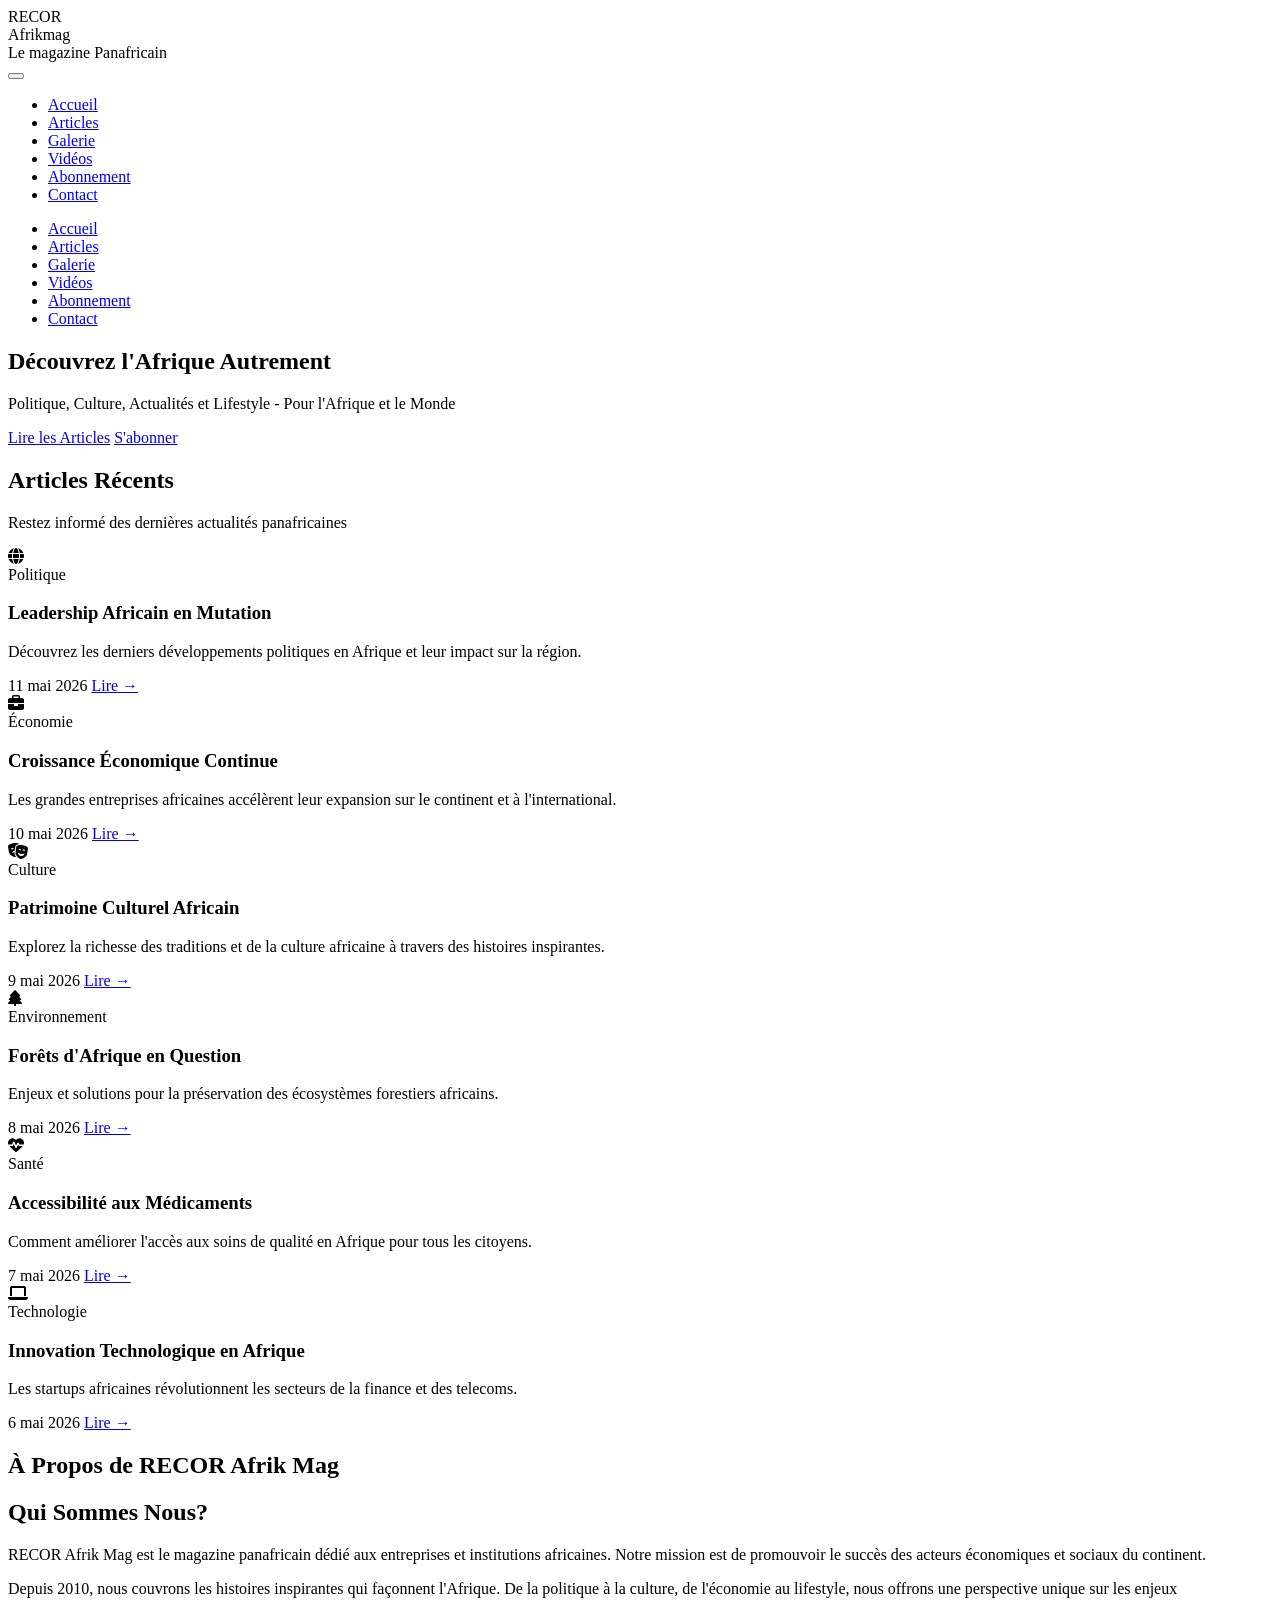
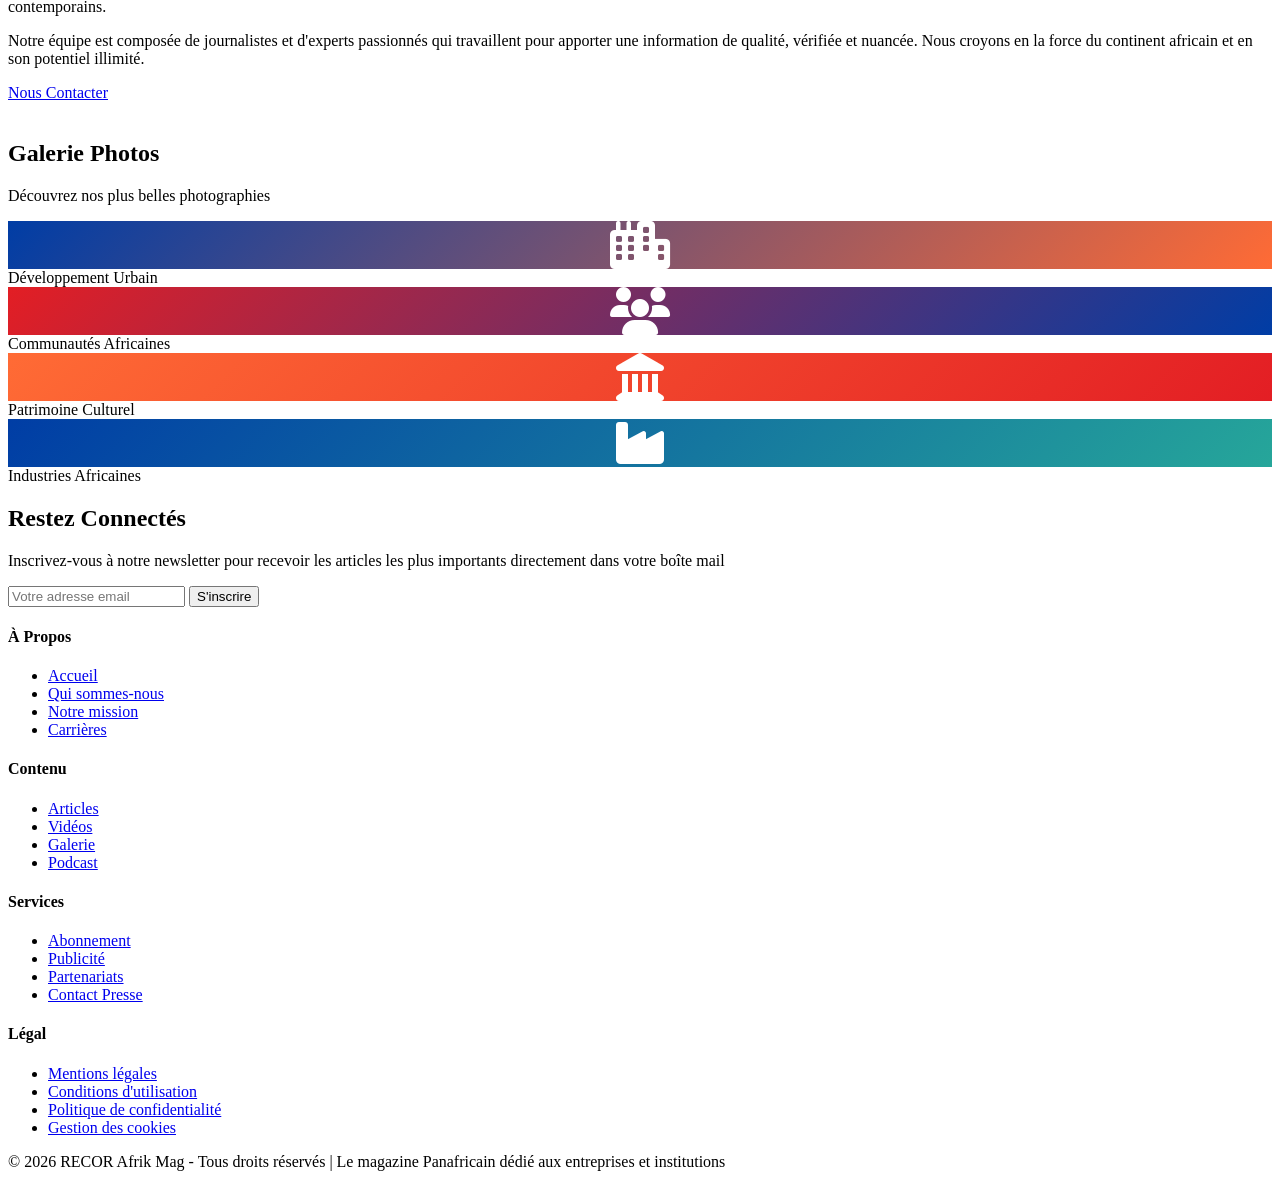
==== index.html @ 2805eddf "page accueil" ====
<!DOCTYPE html>
<html lang="fr">
<head>
    <meta charset="UTF-8">
    <meta name="viewport" content="width=device-width, initial-scale=1.0">
    <title>RECOR Afrik Mag - Magazine Panafricain</title>
    <link href="https://cdnjs.cloudflare.com/ajax/libs/font-awesome/6.4.0/css/all.min.css" rel="stylesheet">
    <link rel="stylesheet" href="style.css">
</head>
<body>
    <!-- Header Navigation -->
    <header>
        <nav>
            <div class="logo">
                <div class="logo-text">
                    <div class="logo-red">RECOR</div>
                    <div class="logo-blue">Afrik<span class="logo-mag">mag</span></div>
                    <div class="logo-subtitle">Le magazine Panafricain</div>
                </div>
            </div>
            <button class="menu-toggle" aria-label="Toggle menu">
                <span></span>
                <span></span>
                <span></span>
            </button>
            <ul>
                <li><a href="index.html">Accueil</a></li>
                <li><a href="articles.html">Articles</a></li>
                <li><a href="galerie.html">Galerie</a></li>
                <li><a href="videos.html">Vidéos</a></li>
                <li><a href="abonnement.html">Abonnement</a></li>
                <li><a href="contact.html">Contact</a></li>
            </ul>
        </nav>

        <!-- Overlay pour mobile -->
        <div class="menu-overlay"></div>

        <!-- Sidebar Menu pour mobile -->
        <div class="sidebar-menu">
            <ul>
                <li><a href="index.html">Accueil</a></li>
                <li><a href="articles.html">Articles</a></li>
                <li><a href="galerie.html">Galerie</a></li>
                <li><a href="videos.html">Vidéos</a></li>
                <li><a href="abonnement.html">Abonnement</a></li>
                <li><a href="contact.html">Contact</a></li>
            </ul>
        </div>
    </header>

    <!-- Hero Section -->
    <section class="hero">
        <div class="hero-content">
            <h1>Découvrez l'Afrique Autrement</h1>
            <p>Politique, Culture, Actualités et Lifestyle - Pour l'Afrique et le Monde</p>
            <div class="hero-buttons">
                <a href="articles.html" class="btn btn-primary">Lire les Articles</a>
                <a href="abonnement.html" class="btn btn-secondary">S'abonner</a>
            </div>
        </div>
    </section>

    <!-- Articles Section -->
    <section class="articles-section" id="articles">
        <h2 class="section-title">Articles Récents</h2>
        <p class="section-subtitle">Restez informé des dernières actualités panafricaines</p>
        <div class="articles-grid">
            <div class="article-card">
                <div class="article-image"><i class="fas fa-globe"></i></div>
                <div class="article-content">
                    <div class="article-category">Politique</div>
                    <h3 class="article-title">Leadership Africain en Mutation</h3>
                    <p class="article-desc">Découvrez les derniers développements politiques en Afrique et leur impact sur la région.</p>
                    <div class="article-meta">
                        <span>11 mai 2026</span>
                        <span><a href="articles.html" class="read-more">Lire →</a></span>
                    </div>
                </div>
            </div>

            <div class="article-card">
                <div class="article-image"><i class="fas fa-briefcase"></i></div>
                <div class="article-content">
                    <div class="article-category">Économie</div>
                    <h3 class="article-title">Croissance Économique Continue</h3>
                    <p class="article-desc">Les grandes entreprises africaines accélèrent leur expansion sur le continent et à l'international.</p>
                    <div class="article-meta">
                        <span>10 mai 2026</span>
                        <span><a href="articles.html" class="read-more">Lire →</a></span>
                    </div>
                </div>
            </div>

            <div class="article-card">
                <div class="article-image"><i class="fas fa-theater-masks"></i></div>
                <div class="article-content">
                    <div class="article-category">Culture</div>
                    <h3 class="article-title">Patrimoine Culturel Africain</h3>
                    <p class="article-desc">Explorez la richesse des traditions et de la culture africaine à travers des histoires inspirantes.</p>
                    <div class="article-meta">
                        <span>9 mai 2026</span>
                        <span><a href="articles.html" class="read-more">Lire →</a></span>
                    </div>
                </div>
            </div>

            <div class="article-card">
                <div class="article-image"><i class="fas fa-tree"></i></div>
                <div class="article-content">
                    <div class="article-category">Environnement</div>
                    <h3 class="article-title">Forêts d'Afrique en Question</h3>
                    <p class="article-desc">Enjeux et solutions pour la préservation des écosystèmes forestiers africains.</p>
                    <div class="article-meta">
                        <span>8 mai 2026</span>
                        <span><a href="articles.html" class="read-more">Lire →</a></span>
                    </div>
                </div>
            </div>

            <div class="article-card">
                <div class="article-image"><i class="fas fa-heartbeat"></i></div>
                <div class="article-content">
                    <div class="article-category">Santé</div>
                    <h3 class="article-title">Accessibilité aux Médicaments</h3>
                    <p class="article-desc">Comment améliorer l'accès aux soins de qualité en Afrique pour tous les citoyens.</p>
                    <div class="article-meta">
                        <span>7 mai 2026</span>
                        <span><a href="articles.html" class="read-more">Lire →</a></span>
                    </div>
                </div>
            </div>

            <div class="article-card">
                <div class="article-image"><i class="fas fa-laptop"></i></div>
                <div class="article-content">
                    <div class="article-category">Technologie</div>
                    <h3 class="article-title">Innovation Technologique en Afrique</h3>
                    <p class="article-desc">Les startups africaines révolutionnent les secteurs de la finance et des telecoms.</p>
                    <div class="article-meta">
                        <span>6 mai 2026</span>
                        <span><a href="articles.html" class="read-more">Lire →</a></span>
                    </div>
                </div>
            </div>
        </div>
    </section>

    <!-- À Propos -->
    <section class="about-section">
        <h2 class="section-title">À Propos de RECOR Afrik Mag</h2>
        <div class="about-content">
            <div class="about-text">
                <h2>Qui Sommes Nous?</h2>
                <p>RECOR Afrik Mag est le magazine panafricain dédié aux entreprises et institutions africaines. Notre mission est de promouvoir le succès des acteurs économiques et sociaux du continent.</p>
                <p>Depuis 2010, nous couvrons les histoires inspirantes qui façonnent l'Afrique. De la politique à la culture, de l'économie au lifestyle, nous offrons une perspective unique sur les enjeux contemporains.</p>
                <p>Notre équipe est composée de journalistes et d'experts passionnés qui travaillent pour apporter une information de qualité, vérifiée et nuancée. Nous croyons en la force du continent africain et en son potentiel illimité.</p>
                <a href="contact.html" class="btn btn-primary" style="margin-top: 1rem;">Nous Contacter</a>
            </div>
            <div class="about-image"><i class="fas fa-magazine"></i></div>
        </div>
    </section>

    <!-- Galerie Photos -->
    <section class="gallery-section" id="galerie">
        <h2 class="section-title">Galerie Photos</h2>
        <p class="section-subtitle">Découvrez nos plus belles photographies</p>
        <div class="gallery-grid">
            <div class="gallery-item">
                <div style="background: linear-gradient(135deg, #003DA5, #FF6B35); width: 100%; height: 100%; display: flex; align-items: center; justify-content: center; color: white; font-size: 3rem;"><i class="fas fa-city"></i></div>
                <div class="gallery-overlay">
                    <div class="gallery-overlay-text">Développement Urbain</div>
                </div>
            </div>

            <div class="gallery-item">
                <div style="background: linear-gradient(135deg, #E31E24, #003DA5); width: 100%; height: 100%; display: flex; align-items: center; justify-content: center; color: white; font-size: 3rem;"><i class="fas fa-users"></i></div>
                <div class="gallery-overlay">
                    <div class="gallery-overlay-text">Communautés Africaines</div>
                </div>
            </div>

            <div class="gallery-item">
                <div style="background: linear-gradient(135deg, #FF6B35, #E31E24); width: 100%; height: 100%; display: flex; align-items: center; justify-content: center; color: white; font-size: 3rem;"><i class="fas fa-landmark"></i></div>
                <div class="gallery-overlay">
                    <div class="gallery-overlay-text">Patrimoine Culturel</div>
                </div>
            </div>

            <div class="gallery-item">
                <div style="background: linear-gradient(135deg, #003DA5, #26A69A); width: 100%; height: 100%; display: flex; align-items: center; justify-content: center; color: white; font-size: 3rem;"><i class="fas fa-industry"></i></div>
                <div class="gallery-overlay">
                    <div class="gallery-overlay-text">Industries Africaines</div>
                </div>
            </div>

           
        </div>
    </section>

    <!-- Newsletter -->
    <section class="newsletter-section">
        <div class="newsletter-content">
            <h2>Restez Connectés</h2>
            <p>Inscrivez-vous à notre newsletter pour recevoir les articles les plus importants directement dans votre boîte mail</p>
            <form class="newsletter-form" onsubmit="event.preventDefault(); alert('Merci pour votre inscription!');">
                <input type="email" placeholder="Votre adresse email" required>
                <button type="submit" class="btn btn-secondary">S'inscrire</button>
            </form>
        </div>
    </section>

    <!-- Footer -->
    <footer>
        <div class="footer-content">
            <div class="footer-section">
                <h4>À Propos</h4>
                <ul>
                    <li><a href="index.html">Accueil</a></li>
                    <li><a href="#">Qui sommes-nous</a></li>
                    <li><a href="#">Notre mission</a></li>
                    <li><a href="#">Carrières</a></li>
                </ul>
            </div>

            <div class="footer-section">
                <h4>Contenu</h4>
                <ul>
                    <li><a href="articles.html">Articles</a></li>
                    <li><a href="videos.html">Vidéos</a></li>
                    <li><a href="galerie.html">Galerie</a></li>
                    <li><a href="#">Podcast</a></li>
                </ul>
            </div>

            <div class="footer-section">
                <h4>Services</h4>
                <ul>
                    <li><a href="abonnement.html">Abonnement</a></li>
                    <li><a href="#">Publicité</a></li>
                    <li><a href="#">Partenariats</a></li>
                    <li><a href="#">Contact Presse</a></li>
                </ul>
            </div>

            <div class="footer-section">
                <h4>Légal</h4>
                <ul>
                    <li><a href="#">Mentions légales</a></li>
                    <li><a href="#">Conditions d'utilisation</a></li>
                    <li><a href="#">Politique de confidentialité</a></li>
                    <li><a href="#">Gestion des cookies</a></li>
                </ul>
            </div>
        </div>

        <div class="footer-bottom">
            <p>&copy; 2026 RECOR Afrik Mag - Tous droits réservés | Le magazine Panafricain dédié aux entreprises et institutions</p>
        </div>
    </footer>
    <script src="script.js"></script>
</body>
</html>
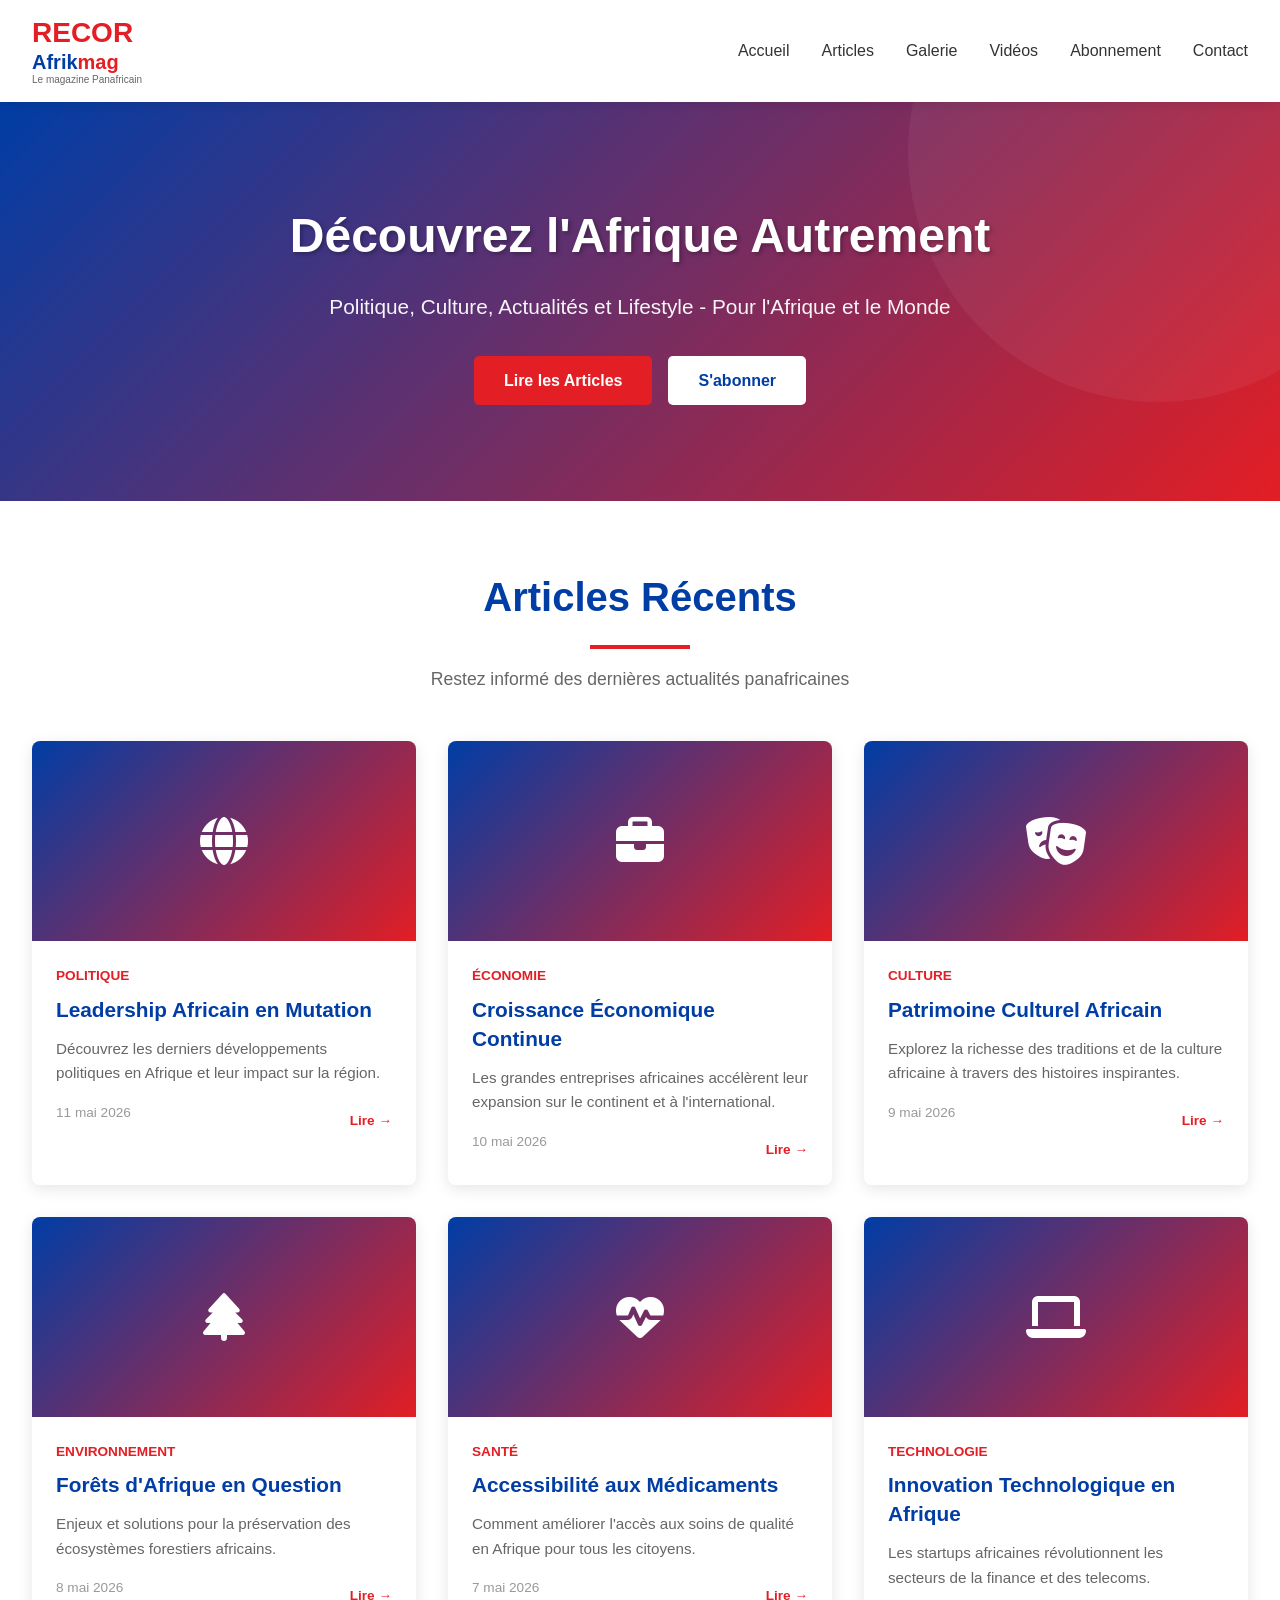
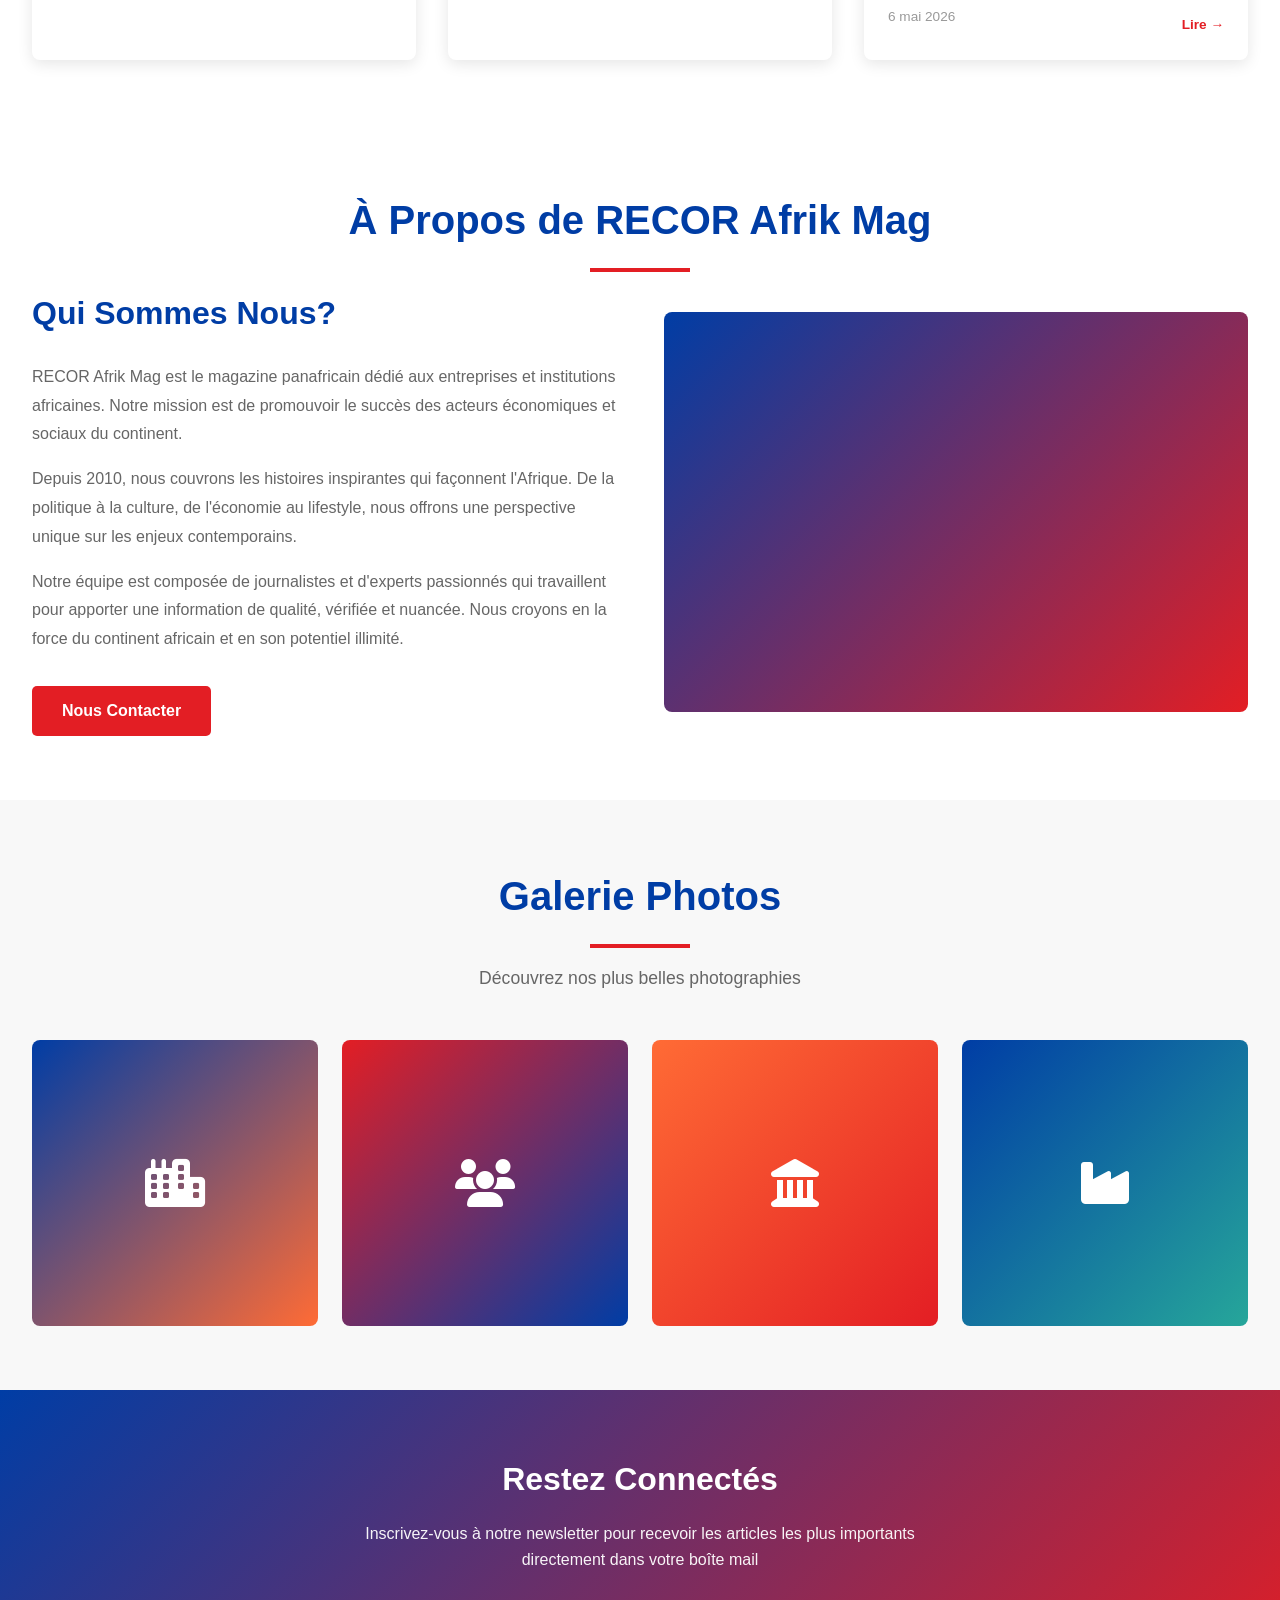
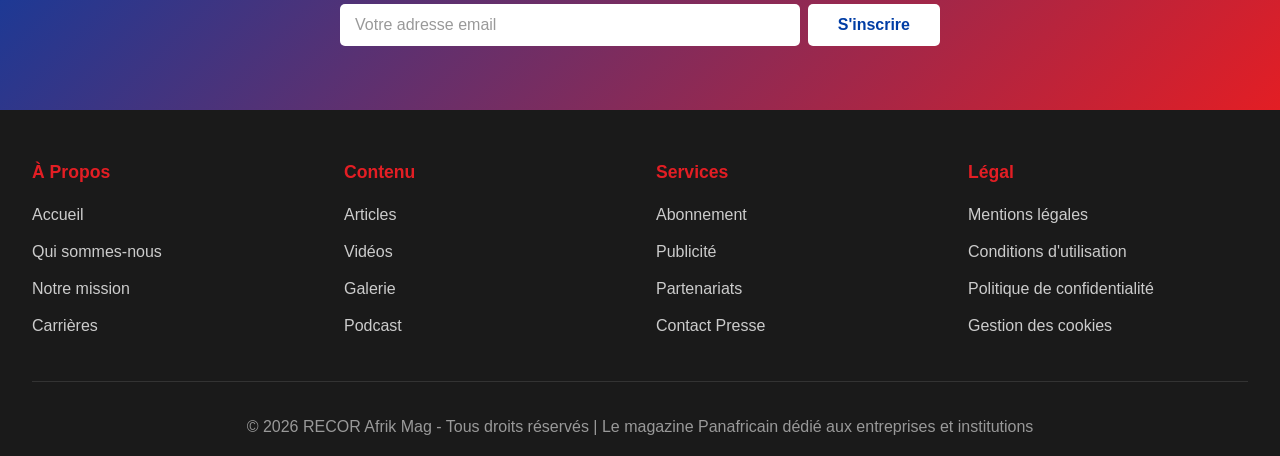
==== commit 7a1b942d: "page accueil modifié" ====
--- a/index.html
+++ b/index.html
@@ -1,5 +1,6 @@
 <!DOCTYPE html>
 <html lang="fr">
+
 <head>
     <meta charset="UTF-8">
     <meta name="viewport" content="width=device-width, initial-scale=1.0">
@@ -7,6 +8,7 @@
     <link href="https://cdnjs.cloudflare.com/ajax/libs/font-awesome/6.4.0/css/all.min.css" rel="stylesheet">
     <link rel="stylesheet" href="style.css">
 </head>
+
 <body>
     <!-- Header Navigation -->
     <header>
@@ -16,9 +18,11 @@
                     <div class="logo-red">RECOR</div>
                     <div class="logo-blue">Afrik<span class="logo-mag">mag</span></div>
                     <div class="logo-subtitle">Le magazine Panafricain</div>
+                        
                 </div>
             </div>
             <button class="menu-toggle" aria-label="Toggle menu">
+                <i class="fas fa-bars"></i>
                 <span></span>
                 <span></span>
                 <span></span>
@@ -37,6 +41,9 @@
         <div class="menu-overlay"></div>
 
         <!-- Sidebar Menu pour mobile -->
+
+        
+        </button>
         <div class="sidebar-menu">
             <ul>
                 <li><a href="index.html">Accueil</a></li>
@@ -71,7 +78,8 @@
                 <div class="article-content">
                     <div class="article-category">Politique</div>
                     <h3 class="article-title">Leadership Africain en Mutation</h3>
-                    <p class="article-desc">Découvrez les derniers développements politiques en Afrique et leur impact sur la région.</p>
+                    <p class="article-desc">Découvrez les derniers développements politiques en Afrique et leur impact
+                        sur la région.</p>
                     <div class="article-meta">
                         <span>11 mai 2026</span>
                         <span><a href="articles.html" class="read-more">Lire →</a></span>
@@ -84,7 +92,8 @@
                 <div class="article-content">
                     <div class="article-category">Économie</div>
                     <h3 class="article-title">Croissance Économique Continue</h3>
-                    <p class="article-desc">Les grandes entreprises africaines accélèrent leur expansion sur le continent et à l'international.</p>
+                    <p class="article-desc">Les grandes entreprises africaines accélèrent leur expansion sur le
+                        continent et à l'international.</p>
                     <div class="article-meta">
                         <span>10 mai 2026</span>
                         <span><a href="articles.html" class="read-more">Lire →</a></span>
@@ -97,7 +106,8 @@
                 <div class="article-content">
                     <div class="article-category">Culture</div>
                     <h3 class="article-title">Patrimoine Culturel Africain</h3>
-                    <p class="article-desc">Explorez la richesse des traditions et de la culture africaine à travers des histoires inspirantes.</p>
+                    <p class="article-desc">Explorez la richesse des traditions et de la culture africaine à travers des
+                        histoires inspirantes.</p>
                     <div class="article-meta">
                         <span>9 mai 2026</span>
                         <span><a href="articles.html" class="read-more">Lire →</a></span>
@@ -110,7 +120,8 @@
                 <div class="article-content">
                     <div class="article-category">Environnement</div>
                     <h3 class="article-title">Forêts d'Afrique en Question</h3>
-                    <p class="article-desc">Enjeux et solutions pour la préservation des écosystèmes forestiers africains.</p>
+                    <p class="article-desc">Enjeux et solutions pour la préservation des écosystèmes forestiers
+                        africains.</p>
                     <div class="article-meta">
                         <span>8 mai 2026</span>
                         <span><a href="articles.html" class="read-more">Lire →</a></span>
@@ -123,7 +134,8 @@
                 <div class="article-content">
                     <div class="article-category">Santé</div>
                     <h3 class="article-title">Accessibilité aux Médicaments</h3>
-                    <p class="article-desc">Comment améliorer l'accès aux soins de qualité en Afrique pour tous les citoyens.</p>
+                    <p class="article-desc">Comment améliorer l'accès aux soins de qualité en Afrique pour tous les
+                        citoyens.</p>
                     <div class="article-meta">
                         <span>7 mai 2026</span>
                         <span><a href="articles.html" class="read-more">Lire →</a></span>
@@ -136,7 +148,8 @@
                 <div class="article-content">
                     <div class="article-category">Technologie</div>
                     <h3 class="article-title">Innovation Technologique en Afrique</h3>
-                    <p class="article-desc">Les startups africaines révolutionnent les secteurs de la finance et des telecoms.</p>
+                    <p class="article-desc">Les startups africaines révolutionnent les secteurs de la finance et des
+                        telecoms.</p>
                     <div class="article-meta">
                         <span>6 mai 2026</span>
                         <span><a href="articles.html" class="read-more">Lire →</a></span>
@@ -152,9 +165,14 @@
         <div class="about-content">
             <div class="about-text">
                 <h2>Qui Sommes Nous?</h2>
-                <p>RECOR Afrik Mag est le magazine panafricain dédié aux entreprises et institutions africaines. Notre mission est de promouvoir le succès des acteurs économiques et sociaux du continent.</p>
-                <p>Depuis 2010, nous couvrons les histoires inspirantes qui façonnent l'Afrique. De la politique à la culture, de l'économie au lifestyle, nous offrons une perspective unique sur les enjeux contemporains.</p>
-                <p>Notre équipe est composée de journalistes et d'experts passionnés qui travaillent pour apporter une information de qualité, vérifiée et nuancée. Nous croyons en la force du continent africain et en son potentiel illimité.</p>
+                <p>RECOR Afrik Mag est le magazine panafricain dédié aux entreprises et institutions africaines. Notre
+                    mission est de promouvoir le succès des acteurs économiques et sociaux du continent.</p>
+                <p>Depuis 2010, nous couvrons les histoires inspirantes qui façonnent l'Afrique. De la politique à la
+                    culture, de l'économie au lifestyle, nous offrons une perspective unique sur les enjeux
+                    contemporains.</p>
+                <p>Notre équipe est composée de journalistes et d'experts passionnés qui travaillent pour apporter une
+                    information de qualité, vérifiée et nuancée. Nous croyons en la force du continent africain et en
+                    son potentiel illimité.</p>
                 <a href="contact.html" class="btn btn-primary" style="margin-top: 1rem;">Nous Contacter</a>
             </div>
             <div class="about-image"><i class="fas fa-magazine"></i></div>
@@ -167,34 +185,42 @@
         <p class="section-subtitle">Découvrez nos plus belles photographies</p>
         <div class="gallery-grid">
             <div class="gallery-item">
-                <div style="background: linear-gradient(135deg, #003DA5, #FF6B35); width: 100%; height: 100%; display: flex; align-items: center; justify-content: center; color: white; font-size: 3rem;"><i class="fas fa-city"></i></div>
+                <div
+                    style="background: linear-gradient(135deg, #003DA5, #FF6B35); width: 100%; height: 100%; display: flex; align-items: center; justify-content: center; color: white; font-size: 3rem;">
+                    <i class="fas fa-city"></i></div>
                 <div class="gallery-overlay">
                     <div class="gallery-overlay-text">Développement Urbain</div>
                 </div>
             </div>
 
             <div class="gallery-item">
-                <div style="background: linear-gradient(135deg, #E31E24, #003DA5); width: 100%; height: 100%; display: flex; align-items: center; justify-content: center; color: white; font-size: 3rem;"><i class="fas fa-users"></i></div>
+                <div
+                    style="background: linear-gradient(135deg, #E31E24, #003DA5); width: 100%; height: 100%; display: flex; align-items: center; justify-content: center; color: white; font-size: 3rem;">
+                    <i class="fas fa-users"></i></div>
                 <div class="gallery-overlay">
                     <div class="gallery-overlay-text">Communautés Africaines</div>
                 </div>
             </div>
 
             <div class="gallery-item">
-                <div style="background: linear-gradient(135deg, #FF6B35, #E31E24); width: 100%; height: 100%; display: flex; align-items: center; justify-content: center; color: white; font-size: 3rem;"><i class="fas fa-landmark"></i></div>
+                <div
+                    style="background: linear-gradient(135deg, #FF6B35, #E31E24); width: 100%; height: 100%; display: flex; align-items: center; justify-content: center; color: white; font-size: 3rem;">
+                    <i class="fas fa-landmark"></i></div>
                 <div class="gallery-overlay">
                     <div class="gallery-overlay-text">Patrimoine Culturel</div>
                 </div>
             </div>
 
             <div class="gallery-item">
-                <div style="background: linear-gradient(135deg, #003DA5, #26A69A); width: 100%; height: 100%; display: flex; align-items: center; justify-content: center; color: white; font-size: 3rem;"><i class="fas fa-industry"></i></div>
+                <div
+                    style="background: linear-gradient(135deg, #003DA5, #26A69A); width: 100%; height: 100%; display: flex; align-items: center; justify-content: center; color: white; font-size: 3rem;">
+                    <i class="fas fa-industry"></i></div>
                 <div class="gallery-overlay">
                     <div class="gallery-overlay-text">Industries Africaines</div>
                 </div>
             </div>
 
-           
+
         </div>
     </section>
 
@@ -202,7 +228,8 @@
     <section class="newsletter-section">
         <div class="newsletter-content">
             <h2>Restez Connectés</h2>
-            <p>Inscrivez-vous à notre newsletter pour recevoir les articles les plus importants directement dans votre boîte mail</p>
+            <p>Inscrivez-vous à notre newsletter pour recevoir les articles les plus importants directement dans votre
+                boîte mail</p>
             <form class="newsletter-form" onsubmit="event.preventDefault(); alert('Merci pour votre inscription!');">
                 <input type="email" placeholder="Votre adresse email" required>
                 <button type="submit" class="btn btn-secondary">S'inscrire</button>
@@ -255,9 +282,11 @@
         </div>
 
         <div class="footer-bottom">
-            <p>&copy; 2026 RECOR Afrik Mag - Tous droits réservés | Le magazine Panafricain dédié aux entreprises et institutions</p>
+            <p>&copy; 2026 RECOR Afrik Mag - Tous droits réservés | Le magazine Panafricain dédié aux entreprises et
+                institutions</p>
         </div>
     </footer>
     <script src="script.js"></script>
 </body>
+
 </html>
--- a/style.css
+++ b/style.css
@@ -0,0 +1,1238 @@
+/* ====================================
+   STYLES GLOBAUX - RECOR Afrik Mag
+   ==================================== */
+
+* {
+    margin: 0;
+    padding: 0;
+    box-sizing: border-box;
+}
+
+body {
+    font-family: 'Segoe UI', Tahoma, Geneva, Verdana, sans-serif;
+    line-height: 1.6;
+    color: #333;
+}
+
+/* ====================================
+   VARIABLES COULEURS
+   ==================================== */
+
+:root {
+    --color-primary-red: #E31E24;
+    --color-primary-blue: #003DA5;
+    --color-accent-orange: #FF6B35;
+    --color-teal: #26A69A;
+    --color-dark: #1a1a1a;
+    --color-light-gray: #f8f8f8;
+    --color-border: #ddd;
+    --color-text-primary: #333;
+    --color-text-secondary: #666;
+    --color-text-tertiary: #999;
+}
+
+/* ====================================
+   HEADER ET NAVIGATION
+   ==================================== */
+
+header {
+    background: white;
+    box-shadow: 0 2px 10px rgba(0,0,0,0.1);
+    position: sticky;
+    top: 0;
+    z-index: 100;
+}
+
+nav {
+    display: flex;
+    justify-content: space-between;
+    align-items: center;
+    padding: 1rem 2rem;
+    max-width: 1400px;
+    margin: 0 auto;
+}
+
+.logo {
+    display: flex;
+    align-items: center;
+    gap: 10px;
+    font-weight: bold;
+    font-size: 24px;
+}
+
+.logo-text {
+    display: flex;
+    flex-direction: column;
+    line-height: 1.2;
+}
+
+.logo-red {
+    color: var(--color-primary-red);
+    font-weight: 900;
+    font-size: 28px;
+}
+
+.logo-blue {
+    color: var(--color-primary-blue);
+    font-weight: 700;
+    font-size: 20px;
+}
+
+.logo-mag {
+    color: var(--color-primary-red);
+}
+
+.logo-subtitle {
+    font-size: 10px;
+    color: var(--color-text-secondary);
+    font-weight: normal;
+}
+
+nav ul {
+    display: flex;
+    list-style: none;
+    gap: 2rem;
+}
+
+nav a {
+    text-decoration: none;
+    color: var(--color-text-primary);
+    font-weight: 500;
+    transition: color 0.3s;
+}
+
+nav a:hover {
+    color: var(--color-primary-red);
+}
+
+/* Menu Hamburger */
+.menu-toggle {
+    display: none;
+    flex-direction: column;
+    background: none;
+    border: none;
+    cursor: pointer;
+    gap: 0.5rem;
+    z-index: 1001;
+    padding: 0.5rem;
+}
+
+.menu-toggle span {
+    width: 25px;
+    height: 3px;
+    background: var(--color-primary-blue);
+    border-radius: 2px;
+    transition: all 0.3s ease;
+}
+
+.menu-toggle.active span:nth-child(1) {
+    transform: rotate(45deg) translate(8px, 8px);
+    background: white;
+}
+
+.menu-toggle.active span:nth-child(2) {
+    opacity: 0;
+}
+
+.menu-toggle.active span:nth-child(3) {
+    transform: rotate(-45deg) translate(8px, -8px);
+    background: white;
+}
+
+/* Overlay */
+.menu-overlay {
+    display: none;
+    position: fixed;
+    top: 0;
+    left: 0;
+    right: 0;
+    bottom: 0;
+    background: rgba(0, 0, 0, 0.5);
+    z-index: 998;
+}
+
+.menu-overlay.active {
+    display: block;
+}
+
+/* Sidebar Menu */
+.sidebar-menu {
+    position: fixed;
+    top: 0;
+    left: 0;
+    height: 100vh;
+    width: 80%;
+    max-width: 300px;
+    background: linear-gradient(135deg, var(--color-primary-blue) 0%, #0056d4 100%);
+    transform: translateX(-100%);
+    transition: transform 0.3s ease;
+    z-index: 999;
+    overflow-y: auto;
+    box-shadow: 2px 0 15px rgba(0,0,0,0.3);
+}
+
+.sidebar-menu.active {
+    transform: translateX(0);
+}
+
+.sidebar-menu ul {
+    display: flex;
+    flex-direction: column;
+    list-style: none;
+    padding-top: 80px;
+    gap: 0;
+}
+
+.sidebar-menu ul li {
+    border-bottom: 1px solid rgba(255,255,255,0.2);
+}
+
+.sidebar-menu ul li:last-child {
+    border-bottom: none;
+}
+
+.sidebar-menu ul a {
+    display: block;
+    padding: 1rem 1.5rem;
+    color: white;
+    text-decoration: none;
+    font-weight: 500;
+    transition: all 0.3s;
+    font-size: 1.05rem;
+}
+
+.sidebar-menu ul a:hover {
+    background: rgba(255,255,255,0.1);
+    padding-left: 2rem;
+    color: #FFD700;
+}
+
+@media (max-width: 768px) {
+    nav {
+        flex-direction: row;
+        justify-content: space-between;
+        align-items: center;
+        padding: 1rem;
+    }
+
+    .logo {
+        flex: 1;
+    }
+
+    .menu-toggle {
+        display: flex;
+    }
+
+    nav ul {
+        display: none;
+    }
+}
+
+@media (min-width: 769px) {
+    .menu-overlay {
+        display: none !important;
+    }
+
+    .sidebar-menu {
+        display: none !important;
+    }
+}
+
+/* Menu Hamburger */
+.menu-toggle {
+    display: none;
+    background: none;
+    border: none;
+    font-size: 1.5rem;
+    cursor: pointer;
+    color: var(--color-primary-blue);
+    transition: color 0.3s;
+}
+
+.menu-toggle:hover {
+    color: var(--color-primary-red);
+}
+
+.menu-toggle.active span {
+    background: var(--color-primary-red);
+}
+
+/* Styles pour mobile */
+@media (max-width: 768px) {
+    .menu-toggle {
+        display: block;
+    }
+
+    nav {
+        flex-direction: column;
+        padding: 1rem;
+        gap: 1rem;
+    }
+
+    nav ul {
+        display: none;
+        flex-direction: column;
+        gap: 0;
+        width: 100%;
+        background: white;
+        border-top: 2px solid #eee;
+        padding: 1rem 0;
+        margin-top: 1rem;
+        position: absolute;
+        top: 100%;
+        left: 0;
+        right: 0;
+        box-shadow: 0 4px 10px rgba(0,0,0,0.1);
+        z-index: 99;
+    }
+
+    nav ul.active {
+        display: flex;
+    }
+
+    nav ul li {
+        padding: 0.5rem 1.5rem;
+        border-bottom: 1px solid #f0f0f0;
+    }
+
+    nav ul li:last-child {
+        border-bottom: none;
+    }
+
+    nav ul a {
+        display: block;
+        padding: 0.5rem 0;
+    }
+
+    .logo {
+        width: 100%;
+        justify-content: space-between;
+        align-items: center;
+    }
+
+    .logo-text {
+        flex: 1;
+    }
+}
+
+/* ====================================
+   HERO SECTION
+   ==================================== */
+
+.hero {
+    background: linear-gradient(135deg, var(--color-primary-blue) 0%, var(--color-primary-red) 100%);
+    color: white;
+    padding: 6rem 2rem;
+    text-align: center;
+    position: relative;
+    overflow: hidden;
+}
+
+.hero::before {
+    content: '';
+    position: absolute;
+    top: -50%;
+    right: -10%;
+    width: 500px;
+    height: 500px;
+    background: rgba(255,255,255,0.05);
+    border-radius: 50%;
+}
+
+.hero-content {
+    max-width: 900px;
+    margin: 0 auto;
+    position: relative;
+    z-index: 1;
+}
+
+.hero h1 {
+    font-size: 3rem;
+    margin-bottom: 1rem;
+    font-weight: 900;
+    text-shadow: 2px 2px 4px rgba(0,0,0,0.3);
+}
+
+.hero p {
+    font-size: 1.3rem;
+    margin-bottom: 2rem;
+    opacity: 0.95;
+}
+
+.hero-buttons {
+    display: flex;
+    gap: 1rem;
+    justify-content: center;
+    flex-wrap: wrap;
+}
+
+/* ====================================
+   BOUTONS
+   ==================================== */
+
+.btn {
+    padding: 12px 30px;
+    border: none;
+    border-radius: 5px;
+    font-size: 1rem;
+    cursor: pointer;
+    transition: all 0.3s;
+    text-decoration: none;
+    display: inline-block;
+    font-weight: 600;
+}
+
+.btn-primary {
+    background: var(--color-primary-red);
+    color: white;
+}
+
+.btn-primary:hover {
+    background: #C41A1E;
+    transform: translateY(-2px);
+    box-shadow: 0 5px 15px rgba(227,30,36,0.4);
+}
+
+.btn-secondary {
+    background: white;
+    color: var(--color-primary-blue);
+}
+
+.btn-secondary:hover {
+    background: #f0f0f0;
+    transform: translateY(-2px);
+}
+
+/* ====================================
+   SECTIONS GÉNÉRALES
+   ==================================== */
+
+.articles-section,
+.about-section,
+.subscription-section {
+    max-width: 1400px;
+    margin: 0 auto;
+    padding: 4rem 2rem;
+}
+
+.gallery-section,
+.videos-section,
+.contact-section {
+    padding: 4rem 2rem;
+}
+
+.gallery-section,
+.videos-section,
+.contact-section {
+    background: var(--color-light-gray);
+}
+
+/* ====================================
+   TITRES ET SOUS-TITRES
+   ==================================== */
+
+.section-title {
+    font-size: 2.5rem;
+    color: var(--color-primary-blue);
+    margin-bottom: 1rem;
+    text-align: center;
+    position: relative;
+}
+
+.section-title::after {
+    content: '';
+    display: block;
+    width: 100px;
+    height: 4px;
+    background: var(--color-primary-red);
+    margin: 1rem auto;
+}
+
+.section-subtitle {
+    text-align: center;
+    color: var(--color-text-secondary);
+    margin-bottom: 3rem;
+    font-size: 1.1rem;
+}
+
+/* ====================================
+   CARTES ARTICLES
+   ==================================== */
+
+.articles-grid {
+    display: grid;
+    grid-template-columns: repeat(auto-fit, minmax(300px, 1fr));
+    gap: 2rem;
+}
+
+.article-card {
+    background: white;
+    border-radius: 8px;
+    overflow: hidden;
+    box-shadow: 0 4px 15px rgba(0,0,0,0.1);
+    transition: transform 0.3s, box-shadow 0.3s;
+}
+
+.article-card:hover {
+    transform: translateY(-5px);
+    box-shadow: 0 8px 25px rgba(0,0,0,0.15);
+}
+
+.article-image {
+    width: 100%;
+    height: 200px;
+    background: linear-gradient(135deg, var(--color-primary-blue), var(--color-primary-red));
+    display: flex;
+    align-items: center;
+    justify-content: center;
+    color: white;
+    font-size: 3rem;
+}
+
+.article-content {
+    padding: 1.5rem;
+}
+
+.article-category {
+    color: var(--color-primary-red);
+    font-size: 0.85rem;
+    font-weight: 700;
+    text-transform: uppercase;
+    margin-bottom: 0.5rem;
+}
+
+.article-title {
+    font-size: 1.3rem;
+    color: var(--color-primary-blue);
+    margin-bottom: 0.8rem;
+    line-height: 1.4;
+}
+
+.article-desc {
+    color: var(--color-text-secondary);
+    margin-bottom: 1rem;
+    font-size: 0.95rem;
+}
+
+.article-meta {
+    font-size: 0.85rem;
+    color: var(--color-text-tertiary);
+    display: flex;
+    justify-content: space-between;
+}
+
+.read-more {
+    color: var(--color-primary-red);
+    text-decoration: none;
+    font-weight: 600;
+    margin-top: 0.5rem;
+    display: inline-block;
+}
+
+.read-more:hover {
+    text-decoration: underline;
+}
+
+/* ====================================
+   GALERIE PHOTOS
+   ==================================== */
+
+.gallery-grid {
+    display: grid;
+    grid-template-columns: repeat(auto-fit, minmax(250px, 1fr));
+    gap: 1.5rem;
+    max-width: 1400px;
+    margin: 0 auto;
+}
+
+.gallery-item {
+    position: relative;
+    overflow: hidden;
+    border-radius: 8px;
+    aspect-ratio: 1;
+    background: linear-gradient(135deg, var(--color-primary-blue), var(--color-primary-red));
+    cursor: pointer;
+    transition: transform 0.3s;
+}
+
+.gallery-item:hover {
+    transform: scale(1.05);
+}
+
+.gallery-item img {
+    width: 100%;
+    height: 100%;
+    object-fit: cover;
+}
+
+.gallery-overlay {
+    position: absolute;
+    top: 0;
+    left: 0;
+    right: 0;
+    bottom: 0;
+    background: rgba(0,0,0,0.5);
+    display: flex;
+    align-items: center;
+    justify-content: center;
+    opacity: 0;
+    transition: opacity 0.3s;
+}
+
+.gallery-item:hover .gallery-overlay {
+    opacity: 1;
+}
+
+.gallery-overlay-text {
+    color: white;
+    font-size: 1.2rem;
+    font-weight: 600;
+}
+
+/* ====================================
+   À PROPOS
+   ==================================== */
+
+.about-content {
+    display: grid;
+    grid-template-columns: 1fr 1fr;
+    gap: 3rem;
+    align-items: center;
+}
+
+.about-text h2 {
+    color: var(--color-primary-blue);
+    font-size: 2rem;
+    margin-bottom: 1.5rem;
+}
+
+.about-text p {
+    color: var(--color-text-secondary);
+    margin-bottom: 1rem;
+    line-height: 1.8;
+}
+
+.about-image {
+    background: linear-gradient(135deg, var(--color-primary-blue), var(--color-primary-red));
+    border-radius: 8px;
+    height: 400px;
+    display: flex;
+    align-items: center;
+    justify-content: center;
+    color: white;
+    font-size: 4rem;
+}
+
+/* ====================================
+   VIDÉOS
+   ==================================== */
+
+.videos-grid {
+    display: grid;
+    grid-template-columns: repeat(auto-fit, minmax(300px, 1fr));
+    gap: 2rem;
+    max-width: 1400px;
+    margin: 0 auto;
+}
+
+.video-card {
+    background: white;
+    border-radius: 8px;
+    overflow: hidden;
+    box-shadow: 0 4px 15px rgba(0,0,0,0.1);
+}
+
+.video-placeholder {
+    background: linear-gradient(135deg, var(--color-primary-blue), var(--color-primary-red));
+    width: 100%;
+    height: 200px;
+    display: flex;
+    align-items: center;
+    justify-content: center;
+    color: white;
+    font-size: 3rem;
+    position: relative;
+}
+
+.play-button {
+    width: 60px;
+    height: 60px;
+    background: rgba(255,255,255,0.9);
+    border-radius: 50%;
+    display: flex;
+    align-items: center;
+    justify-content: center;
+    color: var(--color-primary-red);
+    font-size: 24px;
+    transition: all 0.3s;
+}
+
+.video-placeholder:hover .play-button {
+    background: white;
+    transform: scale(1.1);
+}
+
+.video-info {
+    padding: 1.5rem;
+}
+
+.video-title {
+    font-size: 1.1rem;
+    color: var(--color-primary-blue);
+    font-weight: 600;
+    margin-bottom: 0.5rem;
+}
+
+/* ====================================
+   NEWSLETTER
+   ==================================== */
+
+.newsletter-section {
+    background: linear-gradient(135deg, var(--color-primary-blue), var(--color-primary-red));
+    color: white;
+    padding: 4rem 2rem;
+    text-align: center;
+}
+
+.newsletter-content {
+    max-width: 600px;
+    margin: 0 auto;
+}
+
+.newsletter-section h2 {
+    font-size: 2rem;
+    margin-bottom: 1rem;
+}
+
+.newsletter-section p {
+    margin-bottom: 2rem;
+    opacity: 0.95;
+}
+
+.newsletter-form {
+    display: flex;
+    gap: 0.5rem;
+    flex-wrap: wrap;
+}
+
+.newsletter-form input {
+    flex: 1;
+    min-width: 200px;
+    padding: 12px 15px;
+    border: none;
+    border-radius: 5px;
+    font-size: 1rem;
+}
+
+.newsletter-form input::placeholder {
+    color: #999;
+}
+
+/* ====================================
+   ABONNEMENT / PRICING
+   ==================================== */
+
+.pricing-grid {
+    display: grid;
+    grid-template-columns: repeat(auto-fit, minmax(280px, 1fr));
+    gap: 2rem;
+    margin-top: 2rem;
+}
+
+.pricing-card {
+    background: white;
+    border: 2px solid var(--color-border);
+    border-radius: 8px;
+    padding: 2rem;
+    text-align: center;
+    transition: all 0.3s;
+    position: relative;
+}
+
+.pricing-card:hover {
+    border-color: var(--color-primary-red);
+    box-shadow: 0 10px 30px rgba(227,30,36,0.2);
+    transform: translateY(-5px);
+}
+
+.pricing-card.featured {
+    border-color: var(--color-primary-blue);
+    transform: scale(1.05);
+}
+
+.badge-featured {
+    position: absolute;
+    top: -12px;
+    left: 50%;
+    transform: translateX(-50%);
+    background: var(--color-primary-red);
+    color: white;
+    padding: 5px 15px;
+    border-radius: 20px;
+    font-size: 0.85rem;
+    font-weight: 600;
+}
+
+.plan-name {
+    font-size: 1.5rem;
+    color: var(--color-primary-blue);
+    margin-bottom: 1rem;
+    font-weight: 700;
+}
+
+.plan-price {
+    font-size: 2.5rem;
+    color: var(--color-primary-red);
+    font-weight: 900;
+    margin-bottom: 0.5rem;
+}
+
+.plan-period {
+    color: var(--color-text-tertiary);
+    margin-bottom: 1.5rem;
+    font-size: 0.95rem;
+}
+
+.plan-features {
+    text-align: left;
+    margin: 1.5rem 0;
+}
+
+.plan-features li {
+    list-style: none;
+    padding: 0.7rem 0;
+    color: var(--color-text-secondary);
+    border-bottom: 1px solid #eee;
+    display: flex;
+    align-items: center;
+}
+
+.plan-features li::before {
+    content: '✓';
+    color: var(--color-primary-red);
+    font-weight: bold;
+    margin-right: 10px;
+    font-size: 1.2rem;
+}
+
+.pricing-card .btn {
+    width: 100%;
+    margin-top: 1rem;
+}
+
+/* ====================================
+   CONTACT
+   ==================================== */
+
+.contact-content {
+    max-width: 1400px;
+    margin: 0 auto;
+    display: grid;
+    grid-template-columns: 1fr 1fr;
+    gap: 3rem;
+}
+
+.contact-info h3 {
+    color: var(--color-primary-blue);
+    font-size: 1.5rem;
+    margin-bottom: 1.5rem;
+}
+
+.contact-item {
+    display: flex;
+    gap: 1.5rem;
+    margin-bottom: 2rem;
+}
+
+.contact-icon {
+    width: 50px;
+    height: 50px;
+    background: var(--color-primary-red);
+    border-radius: 50%;
+    display: flex;
+    align-items: center;
+    justify-content: center;
+    color: white;
+    font-size: 1.5rem;
+    flex-shrink: 0;
+}
+
+.contact-detail h4 {
+    color: var(--color-text-primary);
+    margin-bottom: 0.3rem;
+}
+
+.contact-detail p {
+    color: var(--color-text-secondary);
+    font-size: 0.95rem;
+}
+
+.contact-form {
+    background: white;
+    padding: 2rem;
+    border-radius: 8px;
+}
+
+.form-group {
+    margin-bottom: 1.5rem;
+}
+
+.form-group label {
+    display: block;
+    color: var(--color-text-primary);
+    font-weight: 600;
+    margin-bottom: 0.5rem;
+}
+
+.form-group input,
+.form-group textarea {
+    width: 100%;
+    padding: 10px 12px;
+    border: 1px solid var(--color-border);
+    border-radius: 5px;
+    font-size: 0.95rem;
+    font-family: inherit;
+}
+
+.form-group input:focus,
+.form-group textarea:focus {
+    outline: none;
+    border-color: var(--color-primary-blue);
+    box-shadow: 0 0 5px rgba(0,61,165,0.3);
+}
+
+.form-group .btn {
+    width: 100%;
+    margin-top: 0.5rem;
+}
+
+/* ====================================
+   RÉSEAUX SOCIAUX
+   ==================================== */
+
+.social-links {
+    display: flex;
+    gap: 1rem;
+}
+
+.social-links a {
+    width: 40px;
+    height: 40px;
+    background: var(--color-primary-red);
+    border-radius: 50%;
+    display: flex;
+    align-items: center;
+    justify-content: center;
+    color: white;
+    font-size: 1.1rem;
+    text-decoration: none;
+    transition: background 0.3s;
+}
+
+.social-links a:hover {
+    background: var(--color-primary-blue);
+}
+
+/* ====================================
+   FOOTER
+   ==================================== */
+
+footer {
+    background: var(--color-dark);
+    color: white;
+    padding: 3rem 2rem 1rem;
+}
+
+.footer-content {
+    max-width: 1400px;
+    margin: 0 auto;
+    display: grid;
+    grid-template-columns: repeat(auto-fit, minmax(250px, 1fr));
+    gap: 2rem;
+    margin-bottom: 2rem;
+}
+
+.footer-section h4 {
+    color: var(--color-primary-red);
+    margin-bottom: 1rem;
+    font-size: 1.1rem;
+}
+
+.footer-section ul {
+    list-style: none;
+}
+
+.footer-section ul li {
+    margin-bottom: 0.7rem;
+}
+
+.footer-section a {
+    color: #ccc;
+    text-decoration: none;
+    transition: color 0.3s;
+}
+
+.footer-section a:hover {
+    color: var(--color-primary-red);
+}
+
+.footer-bottom {
+    border-top: 1px solid #333;
+    padding-top: 2rem;
+    text-align: center;
+    color: #999;
+    max-width: 1400px;
+    margin: 0 auto;
+}
+
+/* ====================================
+   PAGES INDIVIDUELLES
+   ==================================== */
+
+.page-header {
+    background: linear-gradient(135deg, var(--color-primary-blue) 0%, var(--color-primary-red) 100%);
+    color: white;
+    padding: 3rem 2rem;
+    text-align: center;
+}
+
+.page-header h1 {
+    font-size: 2.5rem;
+    margin-bottom: 0.5rem;
+}
+
+.page-header p {
+    font-size: 1.1rem;
+    opacity: 0.95;
+}
+
+.page-content {
+    max-width: 1200px;
+    margin: 0 auto;
+    padding: 3rem 2rem;
+}
+
+.page-content h2 {
+    color: var(--color-primary-blue);
+    margin-top: 2rem;
+    margin-bottom: 1rem;
+    font-size: 1.8rem;
+}
+
+.page-content p {
+    color: var(--color-text-secondary);
+    margin-bottom: 1rem;
+    line-height: 1.8;
+}
+
+/* ====================================
+   RESPONSIVE
+   ==================================== */
+
+@media (max-width: 1200px) {
+    .contact-content {
+        grid-template-columns: 1fr;
+    }
+}
+
+@media (max-width: 992px) {
+    .articles-grid {
+        grid-template-columns: repeat(2, 1fr);
+    }
+
+    .gallery-grid {
+        grid-template-columns: repeat(2, 1fr);
+    }
+
+    .videos-grid {
+        grid-template-columns: repeat(2, 1fr);
+    }
+
+    .pricing-grid {
+        grid-template-columns: repeat(2, 1fr);
+    }
+}
+
+@media (max-width: 768px) {
+    .hero h1 {
+        font-size: 2rem;
+    }
+
+    .hero p {
+        font-size: 1.1rem;
+    }
+
+    nav {
+        flex-direction: row;
+        justify-content: space-between;
+        padding: 1rem;
+    }
+
+    nav ul {
+        gap: 1rem;
+        font-size: 0.9rem;
+    }
+
+    .about-content,
+    .contact-content {
+        grid-template-columns: 1fr;
+    }
+
+    .about-image {
+        height: 250px;
+    }
+
+    .hero-buttons {
+        flex-direction: column;
+    }
+
+    .btn {
+        width: 100%;
+    }
+
+    .pricing-card.featured {
+        transform: scale(1);
+    }
+
+    .section-title {
+        font-size: 2rem;
+    }
+
+    .hero {
+        padding: 3rem 1rem;
+    }
+
+    .articles-section,
+    .about-section,
+    .subscription-section,
+    .page-content {
+        padding: 2rem 1rem;
+    }
+
+    .articles-grid,
+    .gallery-grid,
+    .videos-grid,
+    .pricing-grid {
+        grid-template-columns: 1fr;
+    }
+
+    .gallery-grid {
+        grid-template-columns: 1fr;
+    }
+
+    .page-header {
+        padding: 2rem 1rem;
+    }
+
+    .page-header h1 {
+        font-size: 1.8rem;
+    }
+
+    .page-header p {
+        font-size: 1rem;
+    }
+
+    .newsletter-form {
+        flex-direction: column;
+    }
+
+    .newsletter-form input {
+        min-width: auto;
+    }
+
+    .contact-info {
+        margin-bottom: 2rem;
+    }
+}
+
+@media (max-width: 600px) {
+    .logo-red {
+        font-size: 24px;
+    }
+
+    .logo-blue {
+        font-size: 16px;
+    }
+
+    .logo-subtitle {
+        font-size: 9px;
+    }
+
+    .hero h1 {
+        font-size: 1.5rem;
+    }
+
+    .hero p {
+        font-size: 0.95rem;
+    }
+
+    .section-title {
+        font-size: 1.5rem;
+    }
+
+    .section-subtitle {
+        font-size: 1rem;
+    }
+
+    nav {
+        padding: 0.8rem;
+    }
+
+    nav ul {
+        gap: 0.5rem;
+        font-size: 0.8rem;
+    }
+
+    .article-card {
+        margin-bottom: 1rem;
+    }
+
+    .article-image {
+        height: 150px;
+    }
+
+    .about-text h2 {
+        font-size: 1.5rem;
+    }
+
+    .page-header h1 {
+        font-size: 1.5rem;
+    }
+
+    .plan-price {
+        font-size: 2rem;
+    }
+
+    .footer-content {
+        grid-template-columns: 1fr;
+        gap: 1.5rem;
+    }
+
+    .newsletter-section {
+        padding: 2rem 1rem;
+    }
+
+    .gallery-grid {
+        gap: 1rem;
+    }
+
+    .contact-item {
+        gap: 1rem;
+    }
+
+    .contact-icon {
+        width: 40px;
+        height: 40px;
+        font-size: 1.2rem;
+    }
+
+    .video-placeholder {
+        height: 150px;
+    }
+
+    .play-button {
+        width: 50px;
+        height: 50px;
+        font-size: 20px;
+    }
+}
